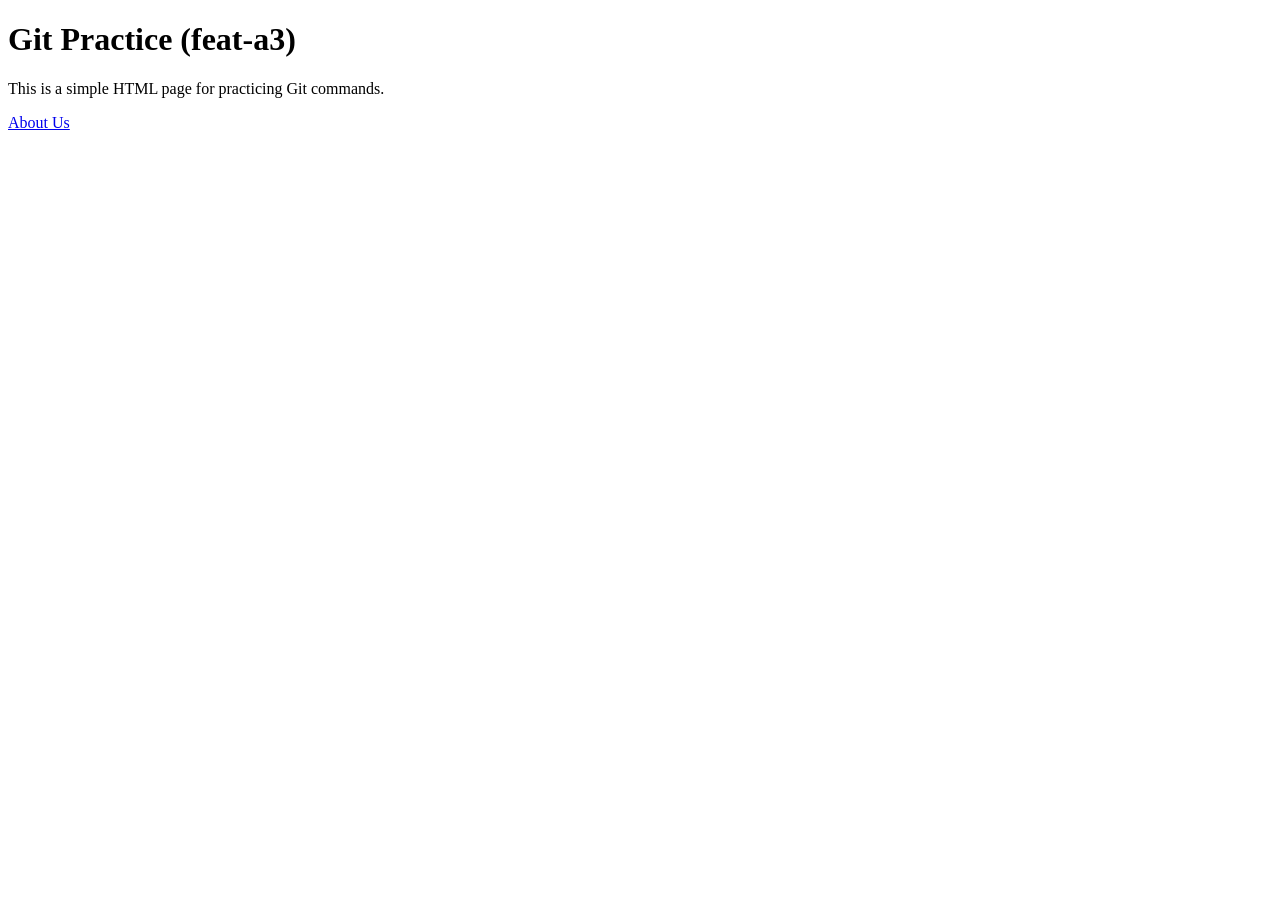
==== index.html @ 3d3104df "Update index title 1" ====
<!doctype html>
<html lang="en">
  <head>
    <meta charset="UTF-8" />
    <title>Git Practice</title>
    <link rel="stylesheet" href="styles.css" />
  </head>
  <body>
    <h1>Git Practice (feat-a3)</h1>
    <p>This is a simple HTML page for practicing Git commands.</p>
    <a href="about.html">About Us</a>
    <script src="main.js"></script>
  </body>
</html>
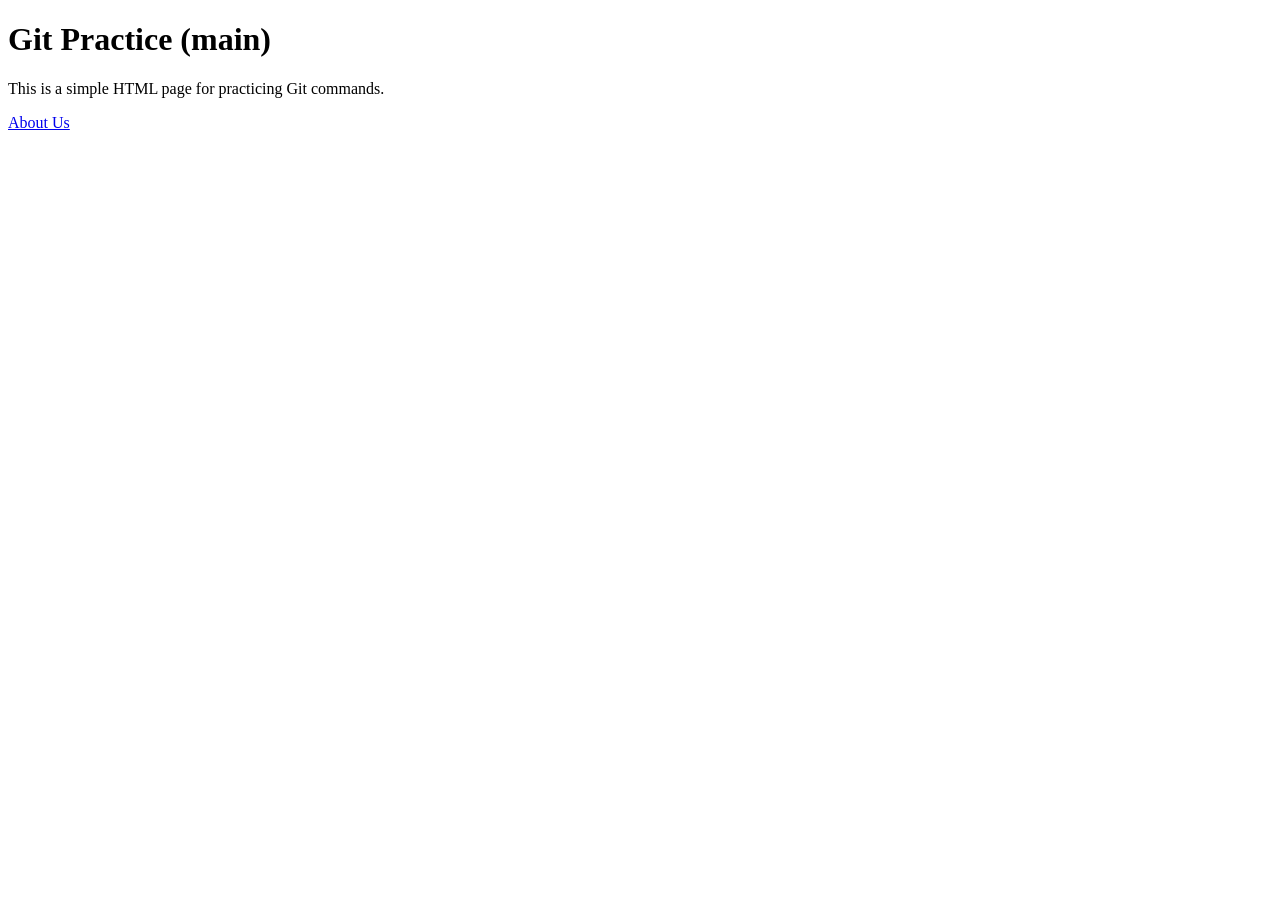
==== commit ce3a88e5: "Update index title 2" ====
--- a/index.html
+++ b/index.html
@@ -6,7 +6,7 @@
     <link rel="stylesheet" href="styles.css" />
   </head>
   <body>
-    <h1>Git Practice (feat-a3)</h1>
+    <h1>Git Practice (main)</h1>
     <p>This is a simple HTML page for practicing Git commands.</p>
     <a href="about.html">About Us</a>
     <script src="main.js"></script>
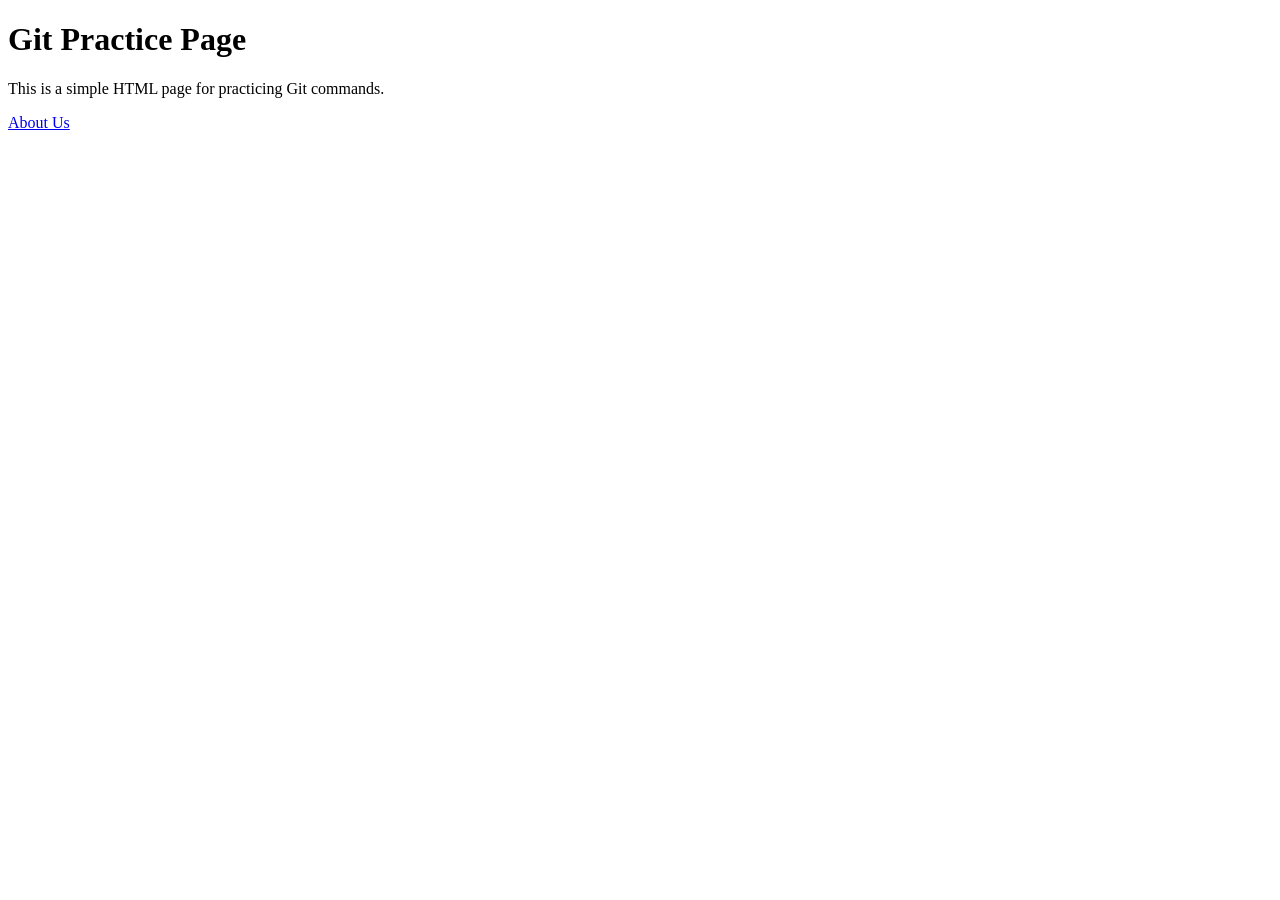
==== commit 54c3dbb6: "Fix conflict & merge Commit" ====
--- a/index.html
+++ b/index.html
@@ -6,7 +6,7 @@
     <link rel="stylesheet" href="styles.css" />
   </head>
   <body>
-    <h1>Git Practice (main)</h1>
+    <h1>Git Practice Page</h1>
     <p>This is a simple HTML page for practicing Git commands.</p>
     <a href="about.html">About Us</a>
     <script src="main.js"></script>
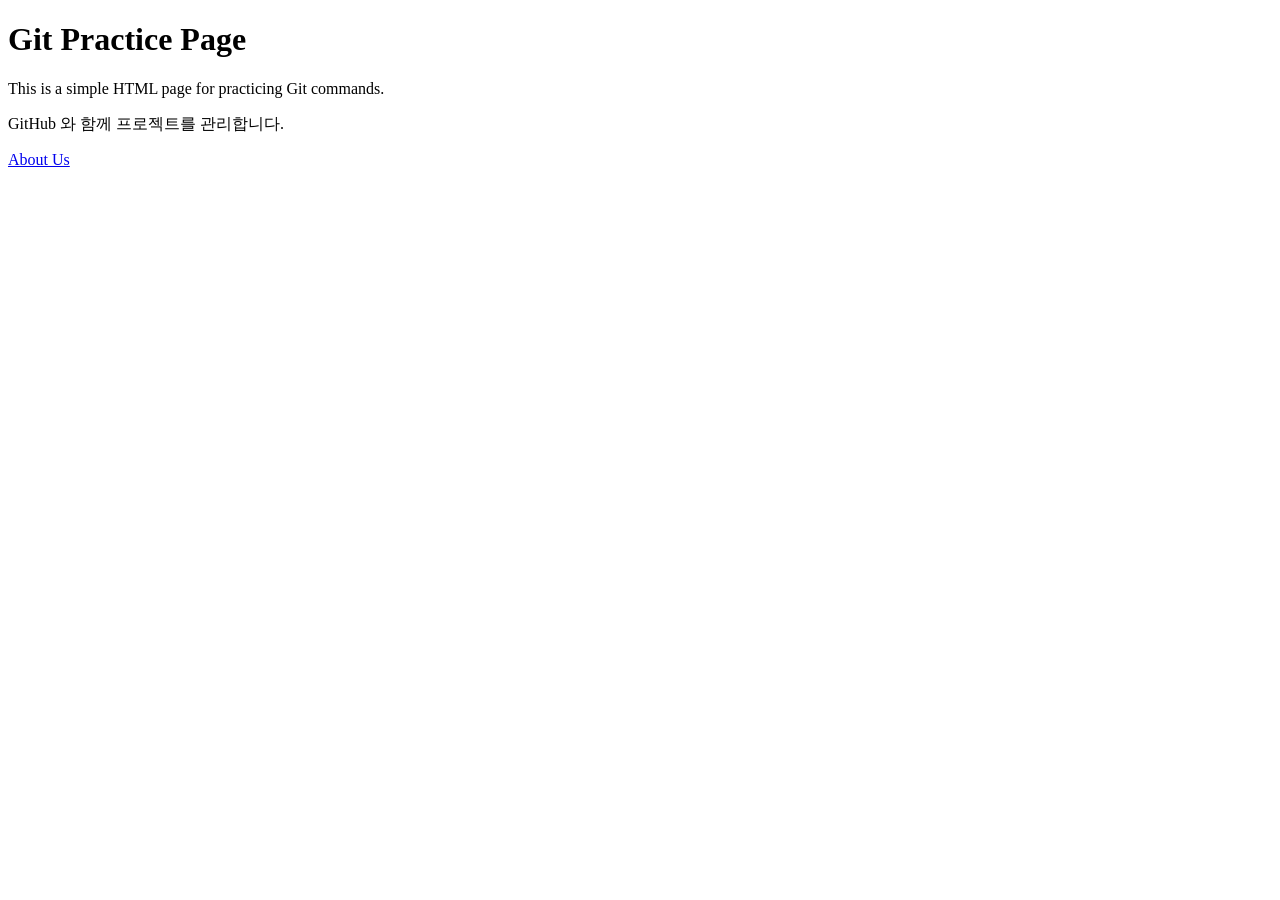
==== commit 6d73e75e: "update index.html" ====
--- a/index.html
+++ b/index.html
@@ -8,6 +8,7 @@
   <body>
     <h1>Git Practice Page</h1>
     <p>This is a simple HTML page for practicing Git commands.</p>
+    <p>GitHub 와 함께 프로젝트를 관리합니다.</p>
     <a href="about.html">About Us</a>
     <script src="main.js"></script>
   </body>
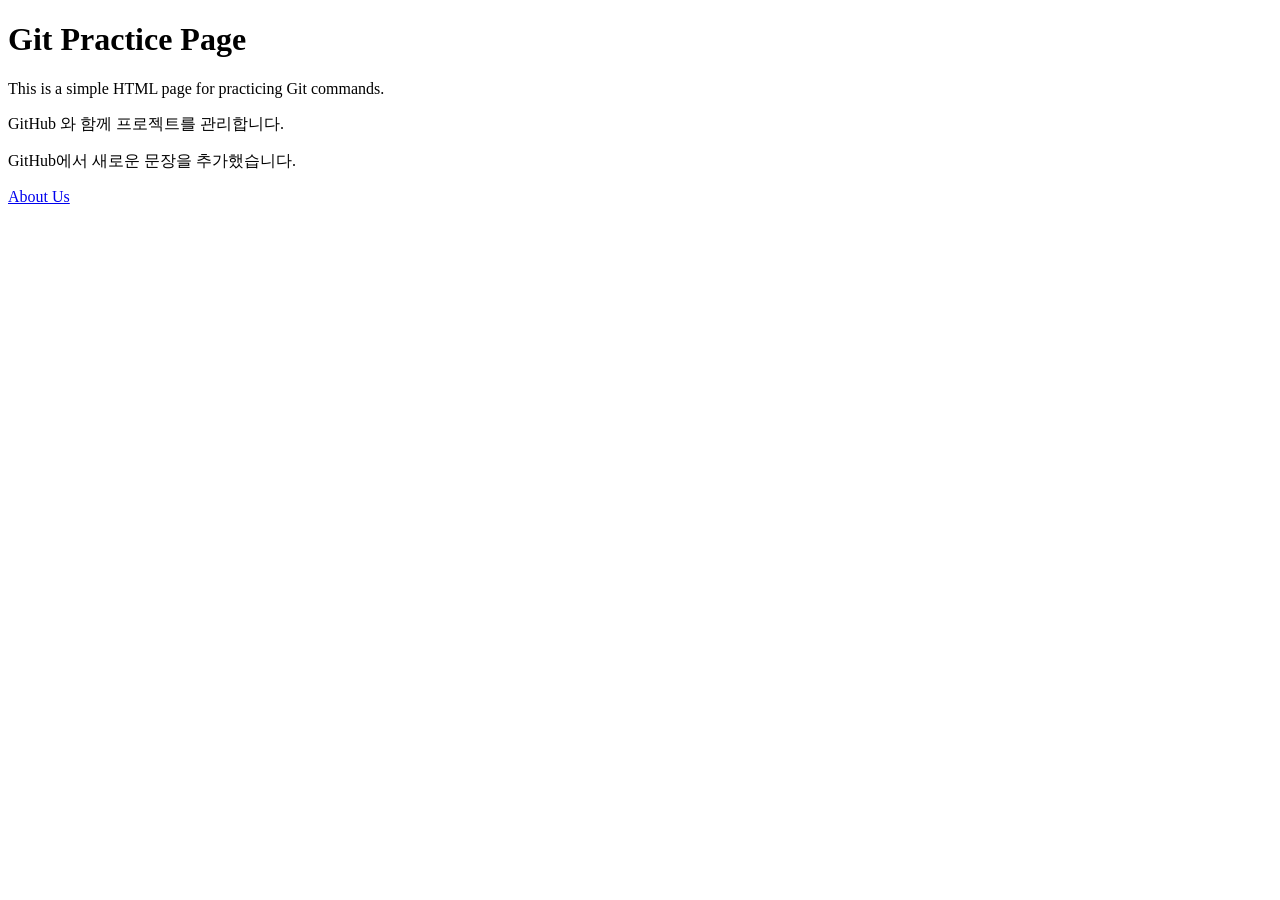
==== commit d958c5c6: "Add new paragraph to index.html" ====
--- a/index.html
+++ b/index.html
@@ -9,6 +9,7 @@
     <h1>Git Practice Page</h1>
     <p>This is a simple HTML page for practicing Git commands.</p>
     <p>GitHub 와 함께 프로젝트를 관리합니다.</p>
+    <p>GitHub에서 새로운 문장을 추가했습니다.</p>
     <a href="about.html">About Us</a>
     <script src="main.js"></script>
   </body>
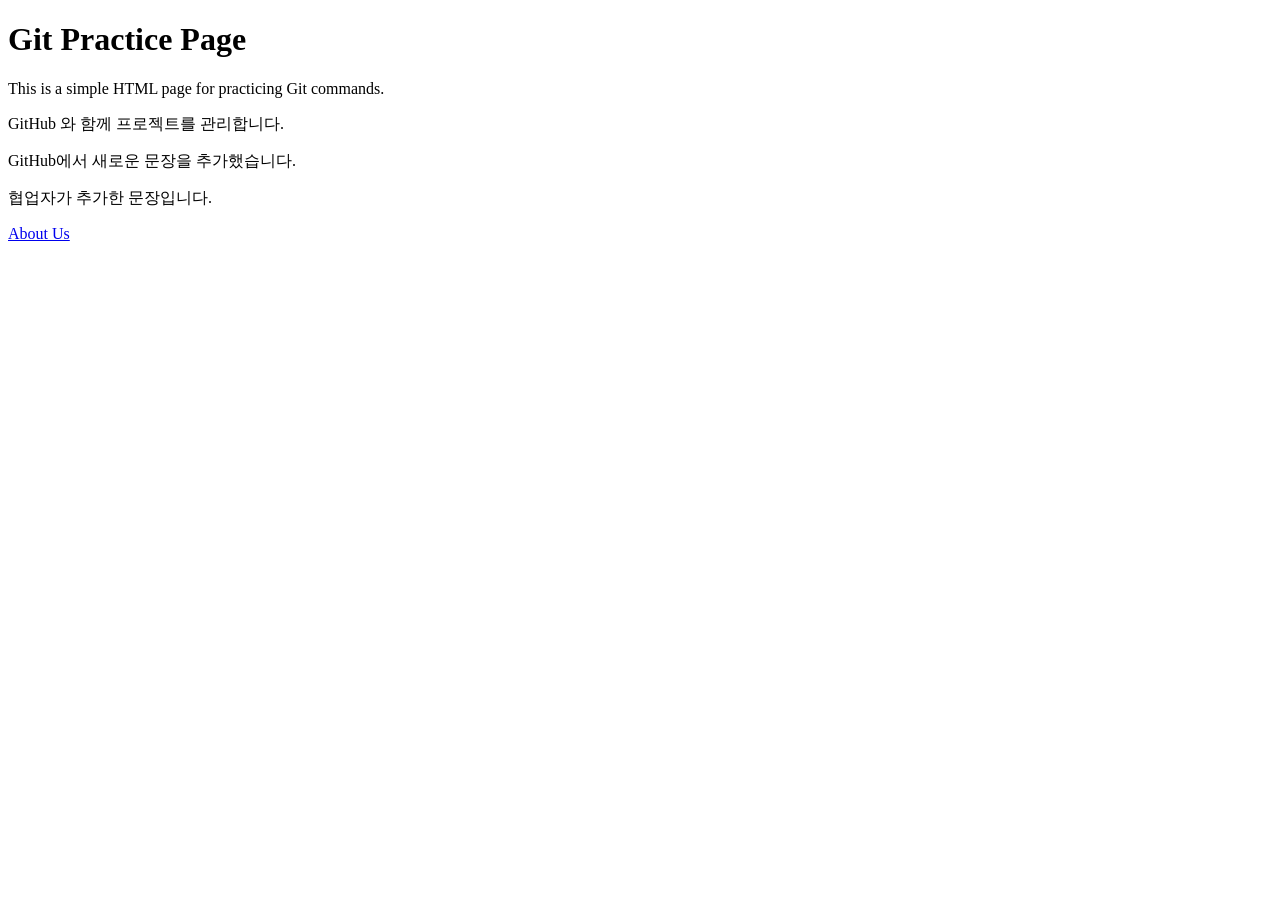
==== commit fd67ad0f: "Add new paragraph by lecturedb" ====
--- a/index.html
+++ b/index.html
@@ -10,6 +10,7 @@
     <p>This is a simple HTML page for practicing Git commands.</p>
     <p>GitHub 와 함께 프로젝트를 관리합니다.</p>
     <p>GitHub에서 새로운 문장을 추가했습니다.</p>
+    <p>협업자가 추가한 문장입니다.</p>
     <a href="about.html">About Us</a>
     <script src="main.js"></script>
   </body>
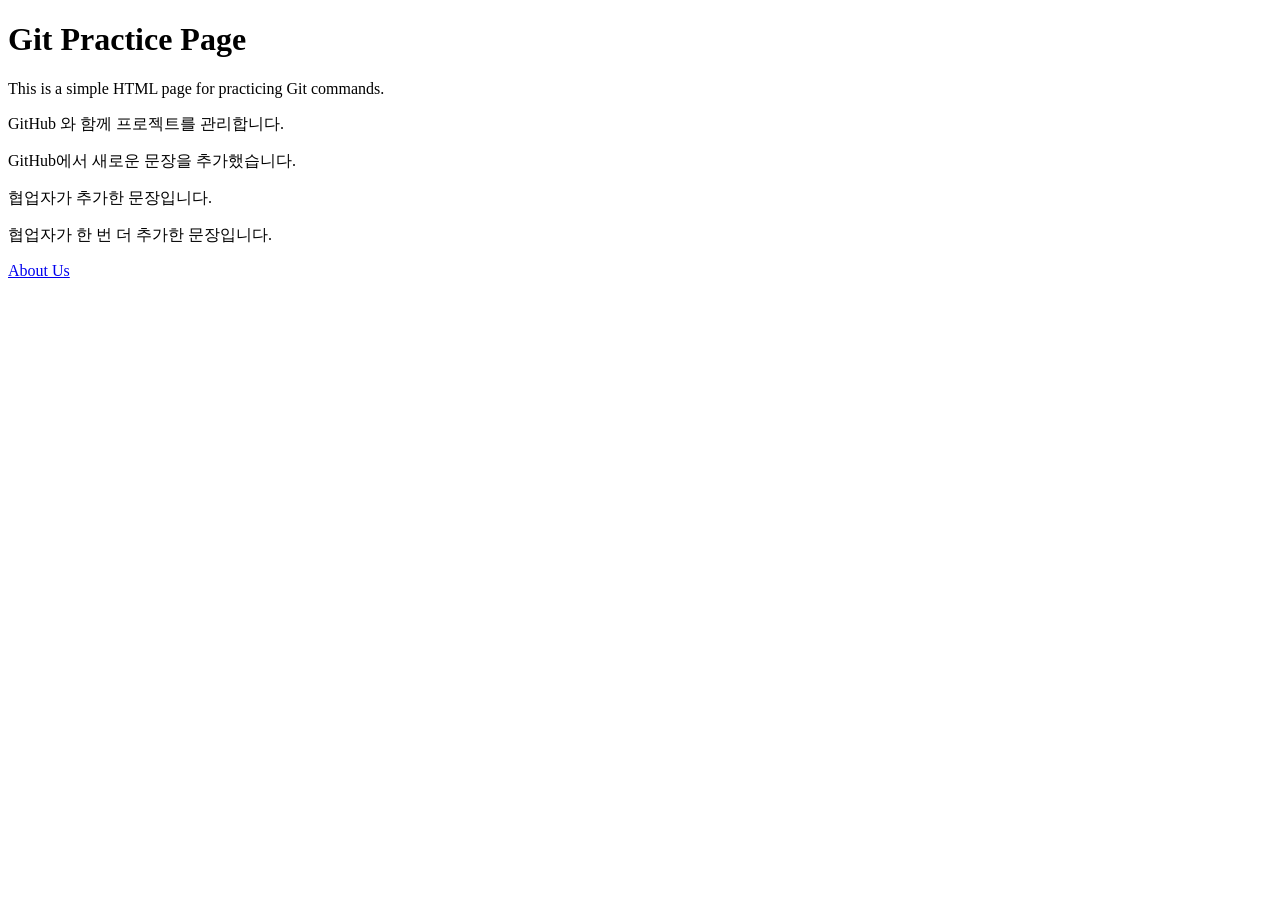
==== commit 03fc5a01: "Add second paragraph by lecturedb" ====
--- a/index.html
+++ b/index.html
@@ -11,6 +11,7 @@
     <p>GitHub 와 함께 프로젝트를 관리합니다.</p>
     <p>GitHub에서 새로운 문장을 추가했습니다.</p>
     <p>협업자가 추가한 문장입니다.</p>
+    <p>협업자가 한 번 더 추가한 문장입니다.</p>
     <a href="about.html">About Us</a>
     <script src="main.js"></script>
   </body>
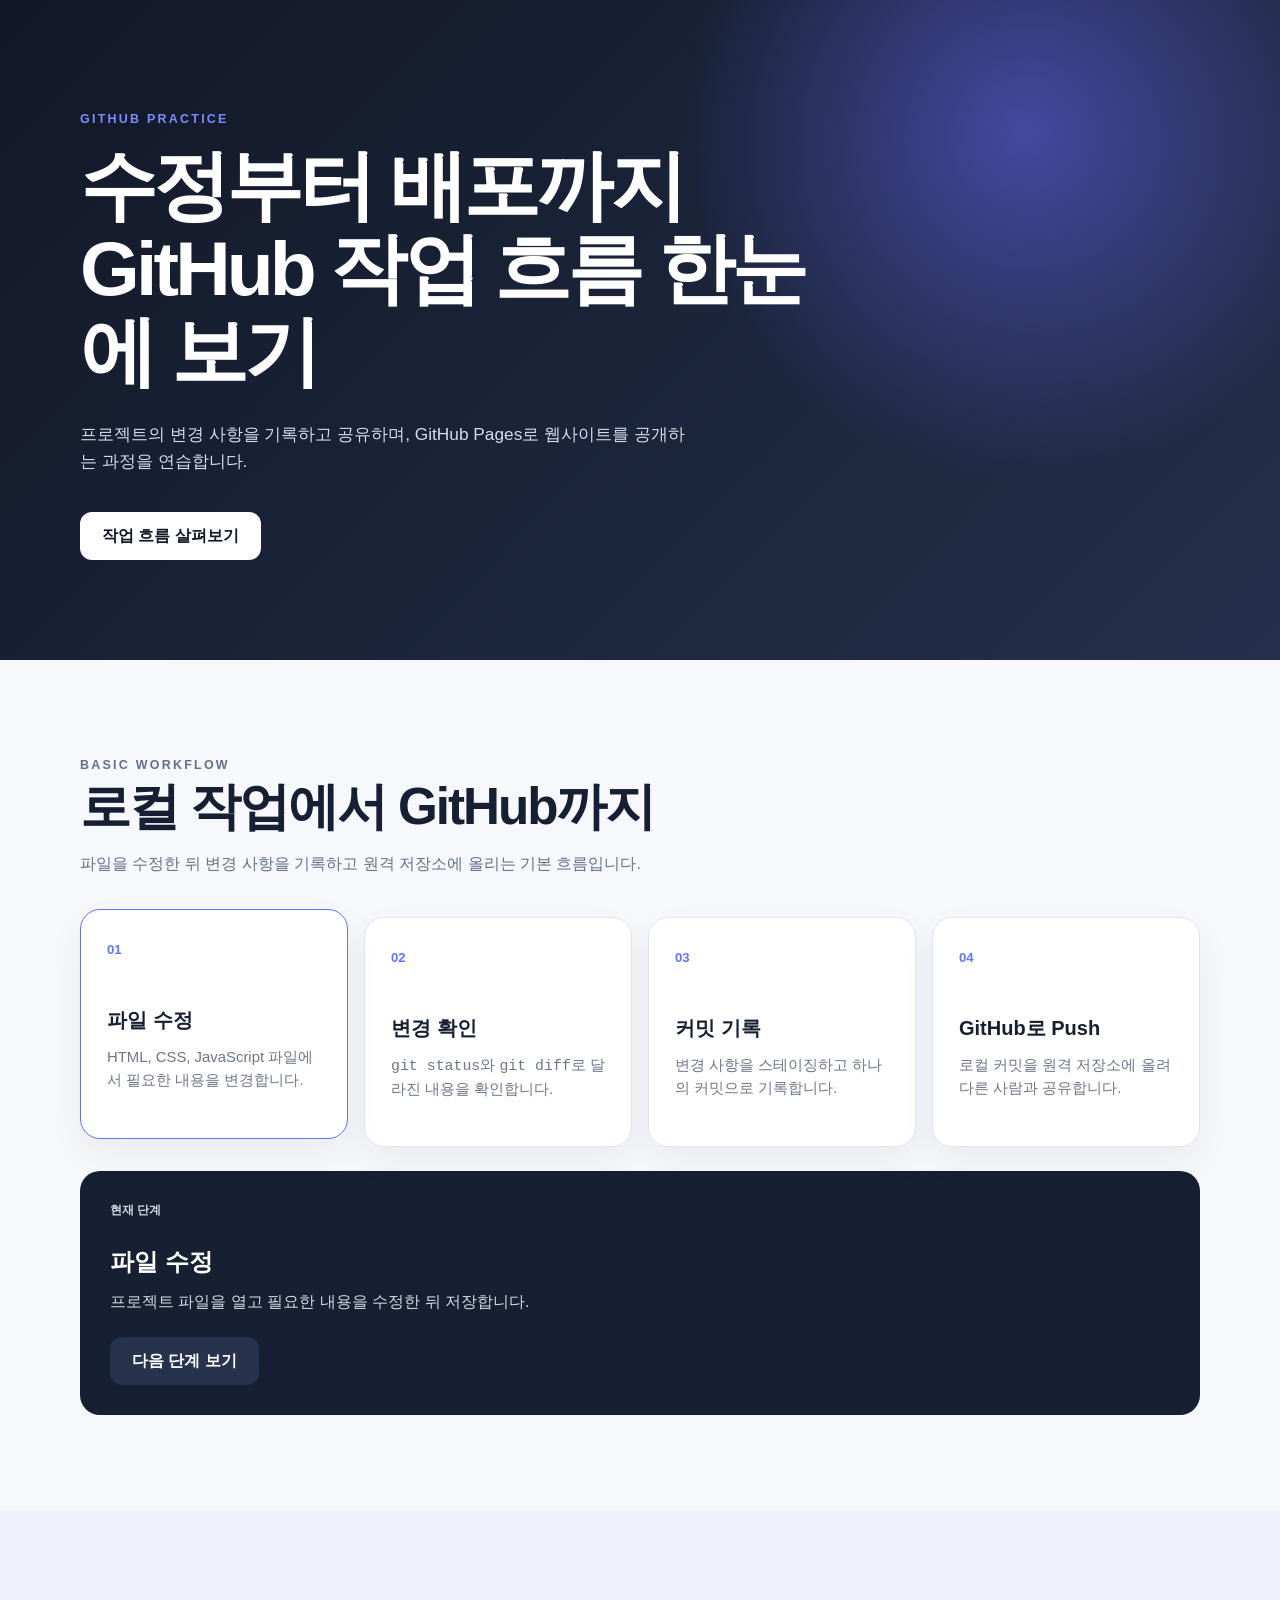
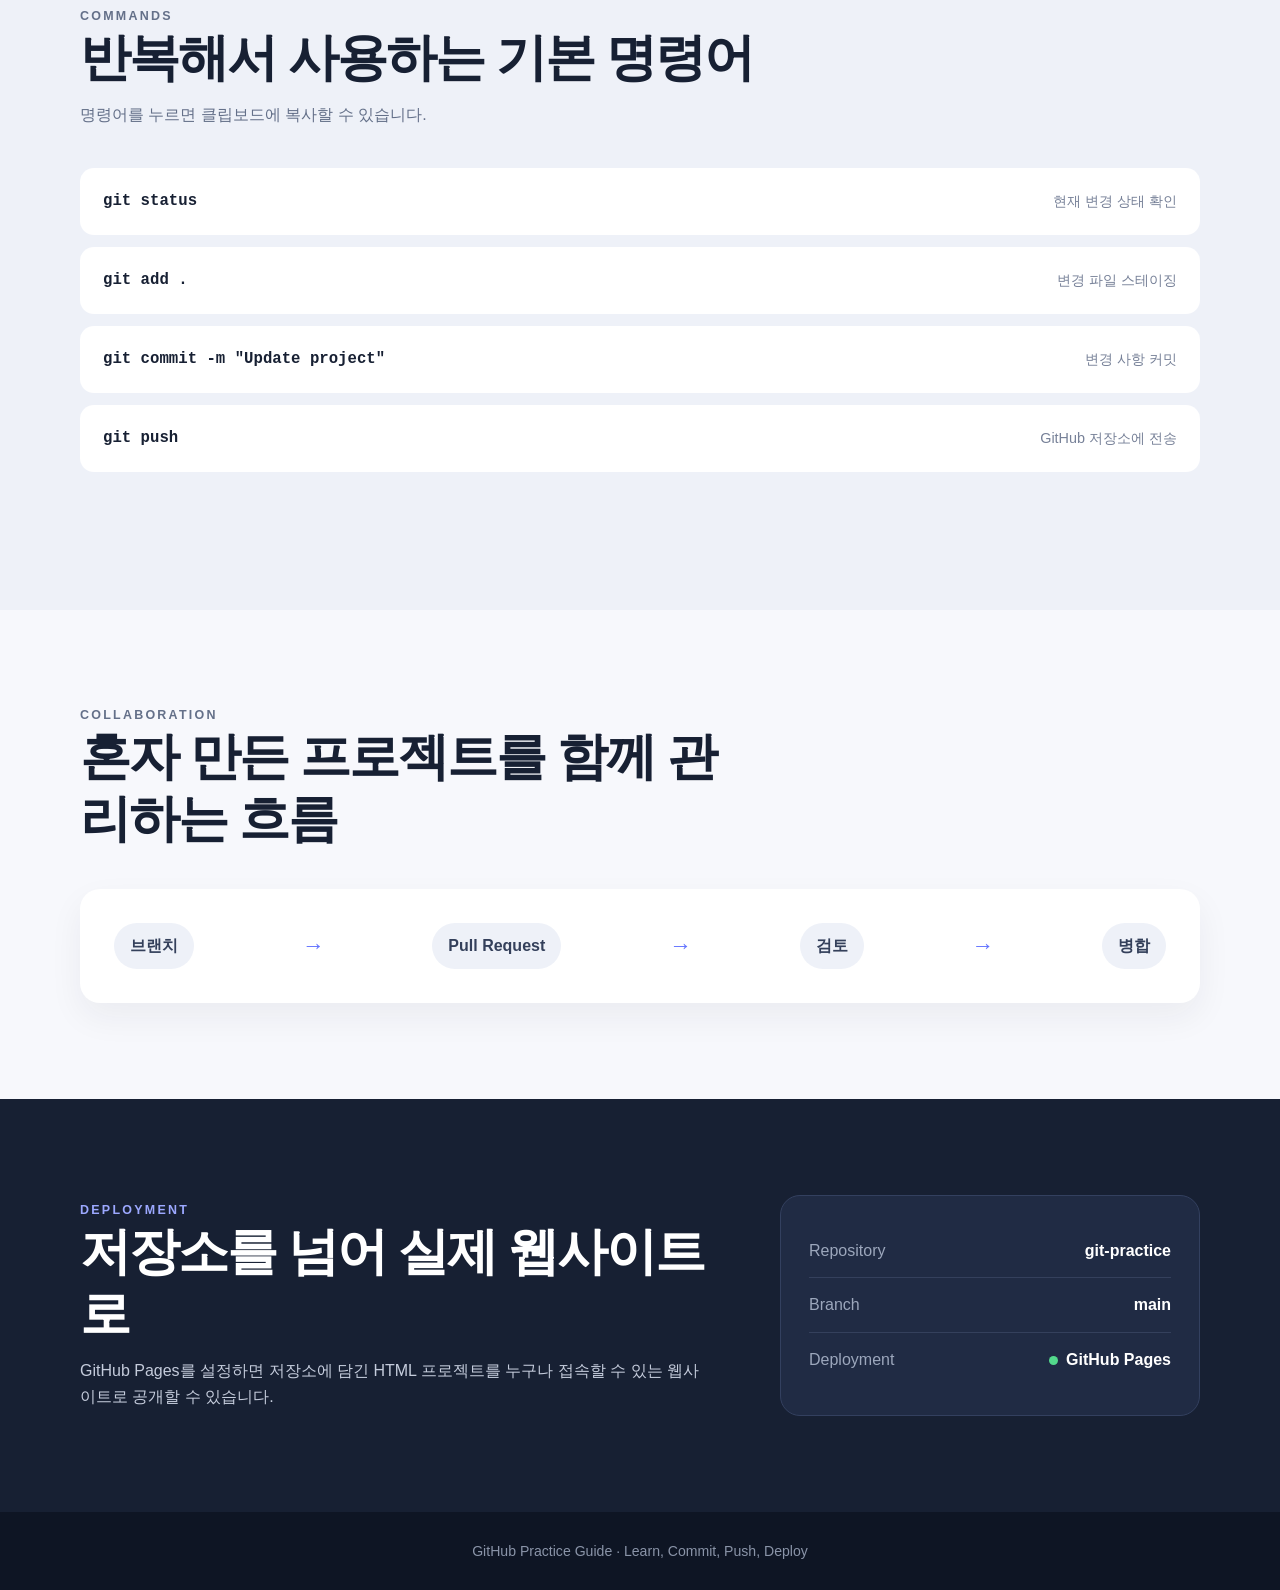
==== commit ae926450: "Update all the pages" ====
--- a/index.html
+++ b/index.html
@@ -1,18 +1,146 @@
-<!doctype html>
-<html lang="en">
-  <head>
-    <meta charset="UTF-8" />
-    <title>Git Practice</title>
-    <link rel="stylesheet" href="styles.css" />
-  </head>
-  <body>
-    <h1>Git Practice Page</h1>
-    <p>This is a simple HTML page for practicing Git commands.</p>
-    <p>GitHub 와 함께 프로젝트를 관리합니다.</p>
-    <p>GitHub에서 새로운 문장을 추가했습니다.</p>
-    <p>협업자가 추가한 문장입니다.</p>
-    <p>협업자가 한 번 더 추가한 문장입니다.</p>
-    <a href="about.html">About Us</a>
-    <script src="main.js"></script>
-  </body>
+<!DOCTYPE html>
+<html lang="ko">
+<head>
+  <meta charset="UTF-8">
+  <meta name="viewport" content="width=device-width, initial-scale=1.0">
+  <title>GitHub Practice Guide</title>
+  <link rel="stylesheet" href="./styles.css">
+</head>
+<body>
+  <header class="hero">
+    <div class="container">
+      <p class="eyebrow">GITHUB PRACTICE</p>
+      <h1>수정부터 배포까지<br>GitHub 작업 흐름 한눈에 보기</h1>
+      <p class="hero-description">
+        프로젝트의 변경 사항을 기록하고 공유하며,
+        GitHub Pages로 웹사이트를 공개하는 과정을 연습합니다.
+      </p>
+      <a class="primary-button" href="#workflow">작업 흐름 살펴보기</a>
+    </div>
+  </header>
+
+  <main>
+    <section class="section container" id="workflow">
+      <div class="section-heading">
+        <p class="section-label">BASIC WORKFLOW</p>
+        <h2>로컬 작업에서 GitHub까지</h2>
+        <p>파일을 수정한 뒤 변경 사항을 기록하고 원격 저장소에 올리는 기본 흐름입니다.</p>
+      </div>
+
+      <div class="workflow-grid">
+        <article class="workflow-card active" data-step="1">
+          <span class="step-number">01</span>
+          <h3>파일 수정</h3>
+          <p>HTML, CSS, JavaScript 파일에서 필요한 내용을 변경합니다.</p>
+        </article>
+        <article class="workflow-card" data-step="2">
+          <span class="step-number">02</span>
+          <h3>변경 확인</h3>
+          <p><code>git status</code>와 <code>git diff</code>로 달라진 내용을 확인합니다.</p>
+        </article>
+        <article class="workflow-card" data-step="3">
+          <span class="step-number">03</span>
+          <h3>커밋 기록</h3>
+          <p>변경 사항을 스테이징하고 하나의 커밋으로 기록합니다.</p>
+        </article>
+        <article class="workflow-card" data-step="4">
+          <span class="step-number">04</span>
+          <h3>GitHub로 Push</h3>
+          <p>로컬 커밋을 원격 저장소에 올려 다른 사람과 공유합니다.</p>
+        </article>
+      </div>
+
+      <div class="step-panel" aria-live="polite">
+        <p class="step-panel-label">현재 단계</p>
+        <h3 id="step-title">파일 수정</h3>
+        <p id="step-description">프로젝트 파일을 열고 필요한 내용을 수정한 뒤 저장합니다.</p>
+        <button type="button" class="secondary-button" id="next-step">다음 단계 보기</button>
+      </div>
+    </section>
+
+    <section class="section section-muted">
+      <div class="container">
+        <div class="section-heading">
+          <p class="section-label">COMMANDS</p>
+          <h2>반복해서 사용하는 기본 명령어</h2>
+          <p>명령어를 누르면 클립보드에 복사할 수 있습니다.</p>
+        </div>
+
+        <div class="command-list">
+          <button class="command-item" type="button" data-command="git status">
+            <code>git status</code>
+            <span>현재 변경 상태 확인</span>
+          </button>
+          <button class="command-item" type="button" data-command="git add .">
+            <code>git add .</code>
+            <span>변경 파일 스테이징</span>
+          </button>
+          <button class="command-item" type="button" data-command='git commit -m "Update project"'>
+            <code>git commit -m "Update project"</code>
+            <span>변경 사항 커밋</span>
+          </button>
+          <button class="command-item" type="button" data-command="git push">
+            <code>git push</code>
+            <span>GitHub 저장소에 전송</span>
+          </button>
+        </div>
+
+        <p class="copy-message" id="copy-message" aria-live="polite"></p>
+      </div>
+    </section>
+
+    <section class="section container">
+      <div class="section-heading">
+        <p class="section-label">COLLABORATION</p>
+        <h2>혼자 만든 프로젝트를 함께 관리하는 흐름</h2>
+      </div>
+
+      <div class="flow-line" aria-label="브랜치, Pull Request, 검토, 병합 순서">
+        <span>브랜치</span>
+        <b>→</b>
+        <span>Pull Request</span>
+        <b>→</b>
+        <span>검토</span>
+        <b>→</b>
+        <span>병합</span>
+      </div>
+    </section>
+
+    <section class="section deploy-section">
+      <div class="container deploy-layout">
+        <div>
+          <p class="section-label">DEPLOYMENT</p>
+          <h2>저장소를 넘어 실제 웹사이트로</h2>
+          <p>
+            GitHub Pages를 설정하면 저장소에 담긴 HTML 프로젝트를
+            누구나 접속할 수 있는 웹사이트로 공개할 수 있습니다.
+          </p>
+        </div>
+
+        <dl class="project-status">
+          <div>
+            <dt>Repository</dt>
+            <dd>git-practice</dd>
+          </div>
+          <div>
+            <dt>Branch</dt>
+            <dd>main</dd>
+          </div>
+          <div>
+            <dt>Deployment</dt>
+            <dd><span class="status-dot"></span>GitHub Pages</dd>
+          </div>
+        </dl>
+      </div>
+    </section>
+  </main>
+
+  <footer>
+    <div class="container">
+      <p>GitHub Practice Guide · Learn, Commit, Push, Deploy</p>
+    </div>
+  </footer>
+
+  <script src="./main.js"></script>
+</body>
 </html>
--- a/styles.css
+++ b/styles.css
@@ -0,0 +1,358 @@
+* {
+  box-sizing: border-box;
+}
+
+html {
+  scroll-behavior: smooth;
+}
+
+body {
+  margin: 0;
+  color: #172033;
+  background: #f7f8fc;
+  font-family: Arial, "Noto Sans KR", sans-serif;
+  line-height: 1.6;
+}
+
+button,
+a {
+  font: inherit;
+}
+
+code {
+  font-family: "SFMono-Regular", Consolas, monospace;
+}
+
+.container {
+  width: min(1120px, calc(100% - 40px));
+  margin: 0 auto;
+}
+
+.hero {
+  padding: 110px 0 100px;
+  color: #ffffff;
+  background:
+    radial-gradient(circle at 80% 20%, rgba(99, 102, 241, 0.55), transparent 30%),
+    linear-gradient(135deg, #111827, #242f4b);
+}
+
+.eyebrow,
+.section-label {
+  margin: 0 0 14px;
+  color: #7c8cff;
+  font-size: 0.78rem;
+  font-weight: 800;
+  letter-spacing: 0.18em;
+}
+
+.hero h1 {
+  max-width: 760px;
+  margin: 0;
+  font-size: clamp(2.6rem, 6vw, 5.3rem);
+  line-height: 1.08;
+  letter-spacing: -0.05em;
+}
+
+.hero-description {
+  max-width: 620px;
+  margin: 28px 0 36px;
+  color: #d7dcec;
+  font-size: 1.08rem;
+}
+
+.primary-button,
+.secondary-button {
+  display: inline-flex;
+  align-items: center;
+  justify-content: center;
+  min-height: 48px;
+  padding: 0 22px;
+  border: 0;
+  border-radius: 12px;
+  cursor: pointer;
+  text-decoration: none;
+  transition: transform 0.2s ease, opacity 0.2s ease;
+}
+
+.primary-button {
+  color: #111827;
+  background: #ffffff;
+  font-weight: 800;
+}
+
+.secondary-button {
+  color: #ffffff;
+  background: #27324d;
+  font-weight: 700;
+}
+
+.primary-button:hover,
+.secondary-button:hover {
+  transform: translateY(-2px);
+}
+
+.section {
+  padding: 96px 0;
+}
+
+.section-muted {
+  background: #eef1f8;
+}
+
+.section-heading {
+  max-width: 680px;
+  margin-bottom: 40px;
+}
+
+.section-heading h2,
+.deploy-section h2 {
+  margin: 0 0 14px;
+  font-size: clamp(2rem, 4vw, 3.2rem);
+  line-height: 1.2;
+  letter-spacing: -0.04em;
+}
+
+.section-heading p,
+.deploy-section p {
+  margin: 0;
+  color: #647089;
+}
+
+.workflow-grid {
+  display: grid;
+  grid-template-columns: repeat(4, 1fr);
+  gap: 16px;
+}
+
+.workflow-card {
+  min-height: 230px;
+  padding: 26px;
+  border: 1px solid #e0e4ee;
+  border-radius: 20px;
+  background: #ffffff;
+  box-shadow: 0 14px 34px rgba(26, 36, 58, 0.06);
+  transition: border-color 0.2s ease, transform 0.2s ease;
+}
+
+.workflow-card.active {
+  border-color: #6273ff;
+  transform: translateY(-8px);
+}
+
+.step-number {
+  color: #6273ff;
+  font-size: 0.82rem;
+  font-weight: 900;
+}
+
+.workflow-card h3 {
+  margin: 42px 0 10px;
+  font-size: 1.25rem;
+}
+
+.workflow-card p {
+  margin: 0;
+  color: #6c768a;
+  font-size: 0.93rem;
+}
+
+.step-panel {
+  margin-top: 24px;
+  padding: 30px;
+  border-radius: 20px;
+  color: #ffffff;
+  background: #172033;
+}
+
+.step-panel-label {
+  margin: 0;
+  color: #9ca8ff;
+  font-size: 0.78rem;
+  font-weight: 800;
+}
+
+.step-panel h3 {
+  margin: 8px 0;
+  font-size: 1.5rem;
+}
+
+.step-panel p {
+  margin: 0 0 22px;
+  color: #d2d8e6;
+}
+
+.command-list {
+  display: grid;
+  gap: 12px;
+}
+
+.command-item {
+  display: flex;
+  align-items: center;
+  justify-content: space-between;
+  width: 100%;
+  padding: 20px 22px;
+  border: 1px solid transparent;
+  border-radius: 14px;
+  color: #172033;
+  background: #ffffff;
+  cursor: pointer;
+  text-align: left;
+  transition: border-color 0.2s ease, transform 0.2s ease;
+}
+
+.command-item:hover {
+  border-color: #6273ff;
+  transform: translateX(5px);
+}
+
+.command-item code {
+  font-size: 0.98rem;
+  font-weight: 700;
+}
+
+.command-item span {
+  color: #778198;
+  font-size: 0.9rem;
+}
+
+.copy-message {
+  min-height: 24px;
+  margin: 18px 0 0;
+  color: #5262dc;
+  font-weight: 700;
+}
+
+.flow-line {
+  display: flex;
+  align-items: center;
+  justify-content: space-between;
+  gap: 16px;
+  padding: 34px;
+  border-radius: 20px;
+  background: #ffffff;
+  box-shadow: 0 14px 34px rgba(26, 36, 58, 0.06);
+}
+
+.flow-line span {
+  padding: 10px 16px;
+  border-radius: 999px;
+  color: #34405b;
+  background: #eef1f8;
+  font-weight: 800;
+  text-align: center;
+}
+
+.flow-line b {
+  color: #6273ff;
+  font-size: 1.4rem;
+}
+
+.deploy-section {
+  color: #ffffff;
+  background: #172033;
+}
+
+.deploy-section .section-label {
+  color: #9ca8ff;
+}
+
+.deploy-section p {
+  color: #c5ccdc;
+}
+
+.deploy-layout {
+  display: grid;
+  grid-template-columns: 1.2fr 0.8fr;
+  gap: 70px;
+  align-items: center;
+}
+
+.project-status {
+  margin: 0;
+  padding: 28px;
+  border: 1px solid #33405f;
+  border-radius: 20px;
+  background: #202b44;
+}
+
+.project-status div {
+  display: flex;
+  justify-content: space-between;
+  gap: 20px;
+  padding: 14px 0;
+  border-bottom: 1px solid #34405c;
+}
+
+.project-status div:last-child {
+  border-bottom: 0;
+}
+
+.project-status dt {
+  color: #9ca7bc;
+}
+
+.project-status dd {
+  margin: 0;
+  font-weight: 800;
+}
+
+.status-dot {
+  display: inline-block;
+  width: 9px;
+  height: 9px;
+  margin-right: 8px;
+  border-radius: 50%;
+  background: #53d98c;
+}
+
+footer {
+  padding: 28px 0;
+  color: #8a94a8;
+  background: #0e1524;
+  text-align: center;
+  font-size: 0.88rem;
+}
+
+footer p {
+  margin: 0;
+}
+
+@media (max-width: 820px) {
+  .workflow-grid {
+    grid-template-columns: repeat(2, 1fr);
+  }
+
+  .deploy-layout {
+    grid-template-columns: 1fr;
+    gap: 36px;
+  }
+
+  .flow-line {
+    flex-direction: column;
+  }
+
+  .flow-line b {
+    transform: rotate(90deg);
+  }
+}
+
+@media (max-width: 560px) {
+  .hero {
+    padding: 80px 0 72px;
+  }
+
+  .section {
+    padding: 72px 0;
+  }
+
+  .workflow-grid {
+    grid-template-columns: 1fr;
+  }
+
+  .command-item {
+    align-items: flex-start;
+    flex-direction: column;
+    gap: 6px;
+  }
+}
